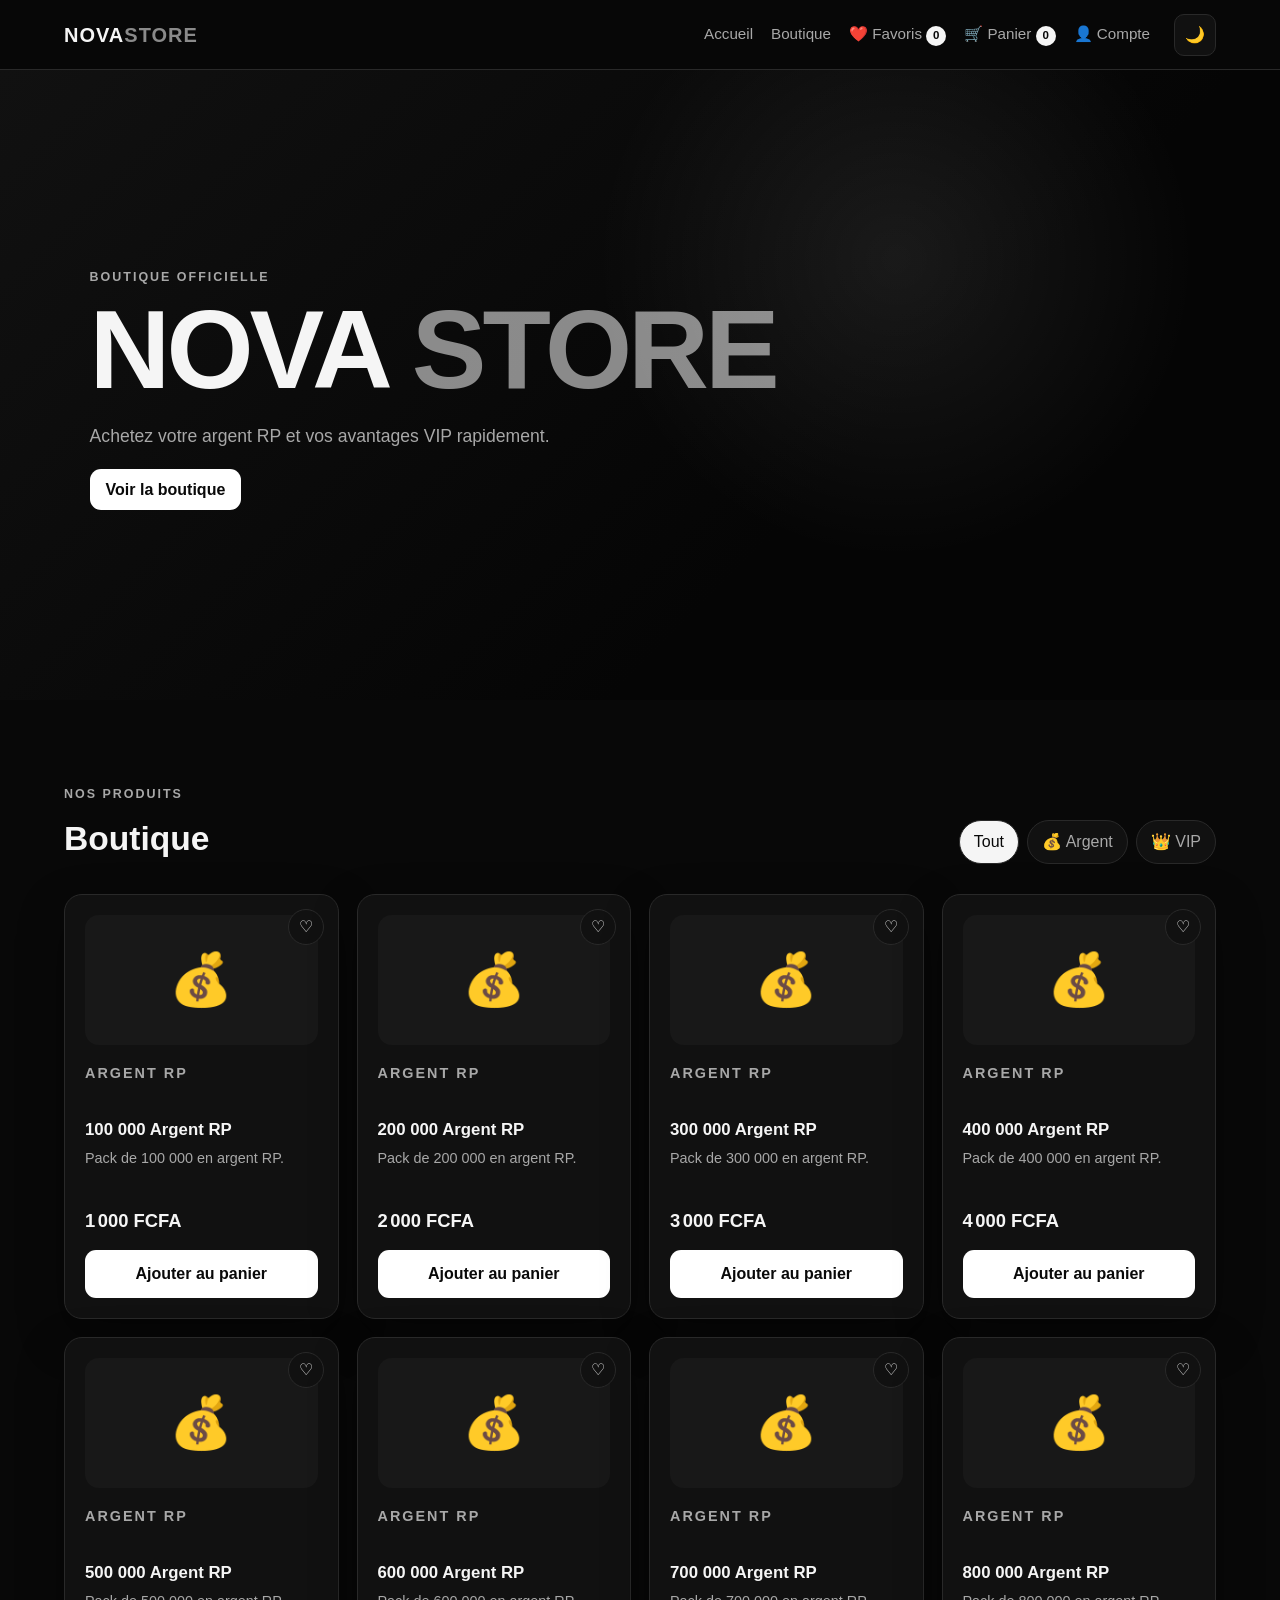
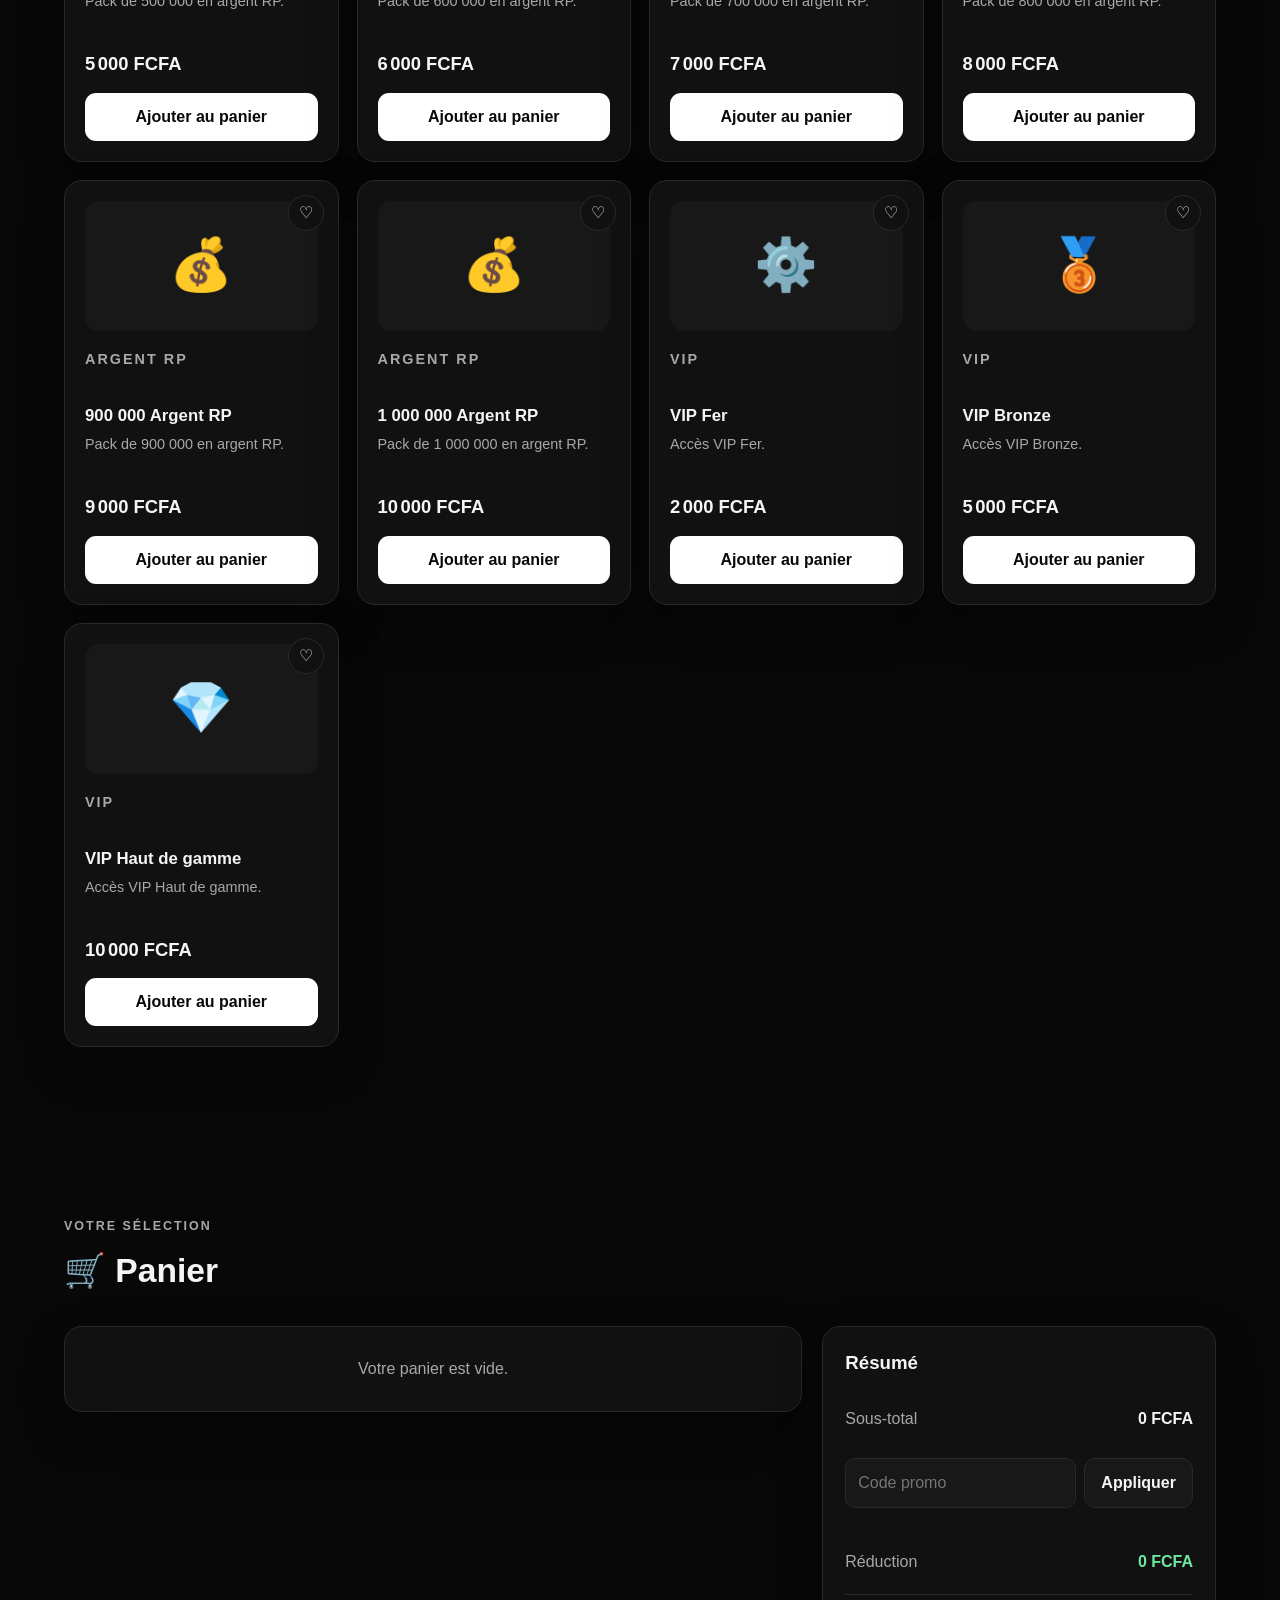
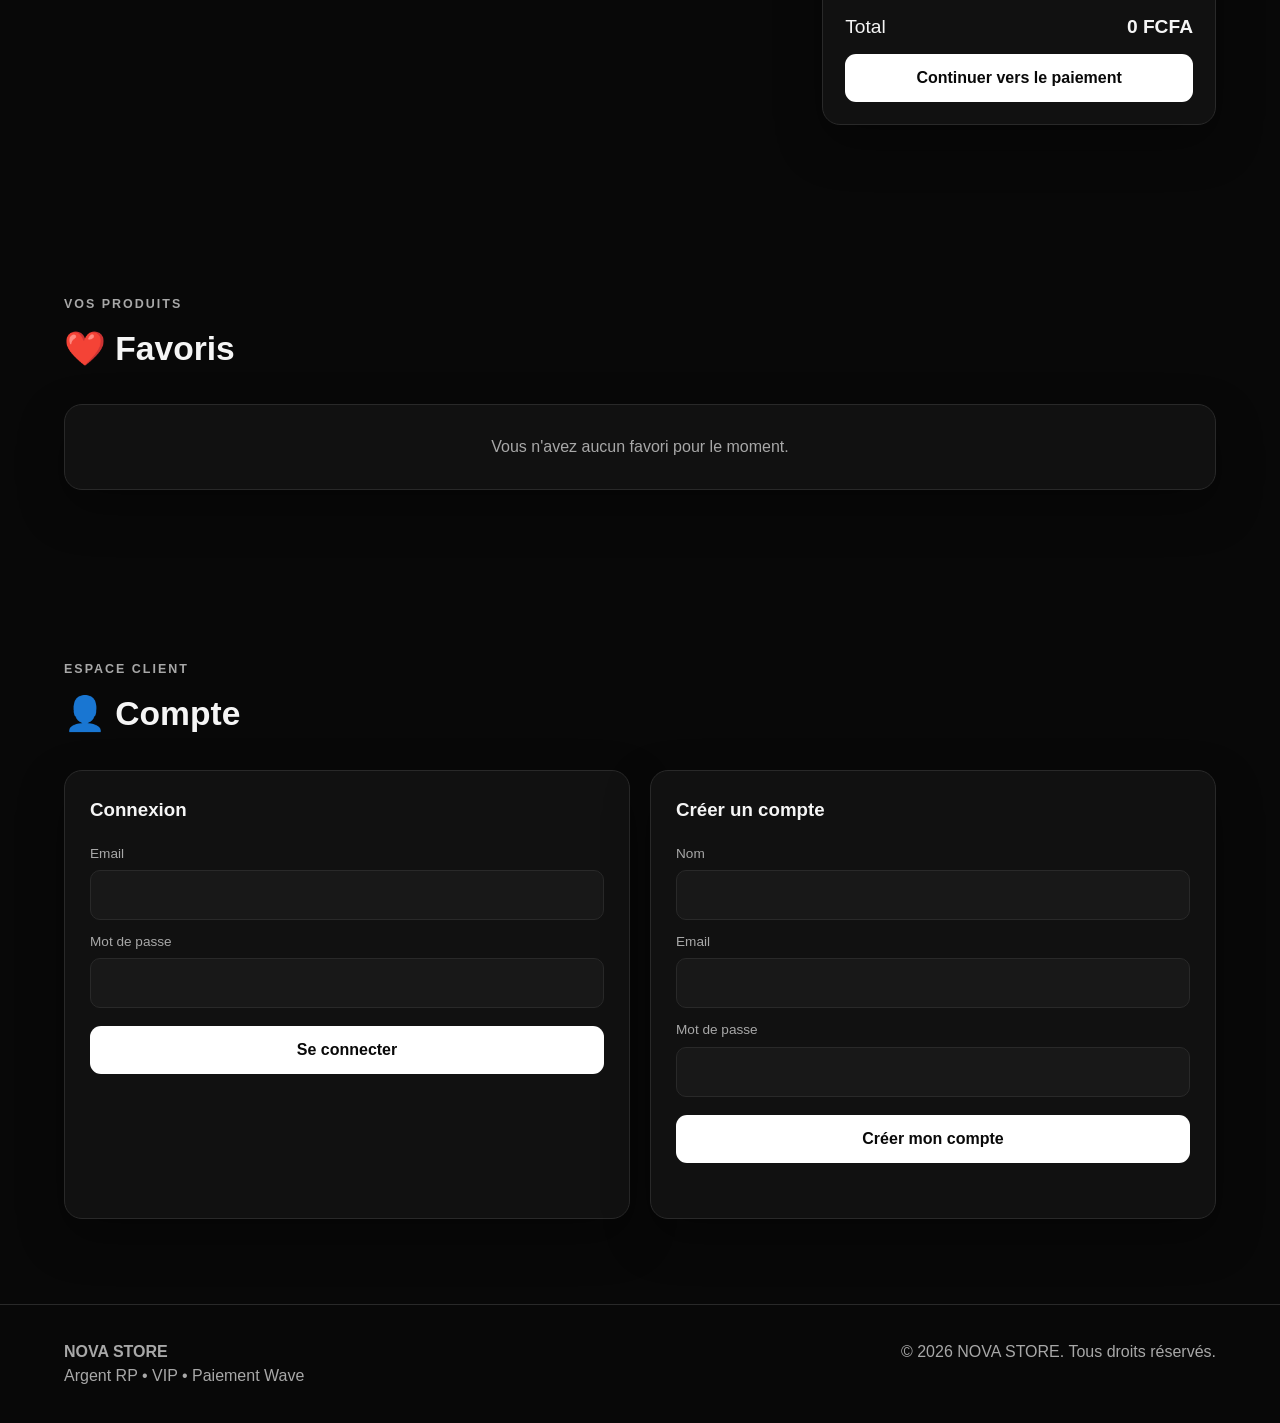
==== index.html @ 02cd6829 "Add files via upload" ====
<!DOCTYPE html>
<html lang="fr">
<head>
  <meta charset="UTF-8">
  <meta name="viewport" content="width=device-width, initial-scale=1.0">
  <meta name="theme-color" content="#090909">
  <meta name="description" content="NOVA STORE - Argent et VIP pour votre serveur RP.">
  <title>NOVA STORE</title>
  <link rel="stylesheet" href="style.css">
</head>

<body>
  <header class="topbar">
    <a href="#accueil" class="logo">NOVA<span>STORE</span></a>

    <button class="menu-btn" id="menuBtn" type="button" aria-label="Ouvrir le menu">☰</button>

    <nav id="mainNav" class="nav">
      <a href="#accueil">Accueil</a>
      <a href="#boutique">Boutique</a>
      <a href="#favoris">❤️ Favoris <span id="favoriteCount" class="badge">0</span></a>
      <a href="#panier">🛒 Panier <span id="cartCount" class="badge">0</span></a>
      <a href="#compte">👤 Compte</a>
    </nav>

    <button id="themeBtn" class="icon-btn" type="button" aria-label="Changer le thème">🌙</button>
  </header>

  <main>
    <section id="accueil" class="hero">
      <div class="hero-content">
        <p class="eyebrow">BOUTIQUE OFFICIELLE</p>
        <h1>NOVA <span>STORE</span></h1>
        <p>Achetez votre argent RP et vos avantages VIP rapidement.</p>
        <a href="#boutique" class="btn primary">Voir la boutique</a>
      </div>
    </section>

    <section class="section" id="boutique">
      <div class="section-title">
        <div>
          <p class="eyebrow">NOS PRODUITS</p>
          <h2>Boutique</h2>
        </div>
        <div class="filters">
          <button class="filter-btn active" type="button" data-category="all">Tout</button>
          <button class="filter-btn" type="button" data-category="argent">💰 Argent</button>
          <button class="filter-btn" type="button" data-category="vip">👑 VIP</button>
        </div>
      </div>

      <div id="productGrid" class="product-grid"></div>
    </section>

    <section class="section cart-section" id="panier">
      <div class="section-title">
        <div>
          <p class="eyebrow">VOTRE SÉLECTION</p>
          <h2>🛒 Panier</h2>
        </div>
      </div>

      <div class="cart-layout">
        <div id="cartItems" class="cart-items">
          <div class="empty-box">Votre panier est vide.</div>
        </div>

        <aside class="summary">
          <h3>Résumé</h3>
          <div class="summary-row">
            <span>Sous-total</span>
            <strong id="subtotal">0 FCFA</strong>
          </div>
          <div class="promo-row">
            <input id="promoInput" type="text" maxlength="40" placeholder="Code promo">
            <button id="promoBtn" class="btn secondary" type="button">Appliquer</button>
          </div>
          <p id="promoMessage" class="small-message"></p>
          <div class="summary-row discount">
            <span>Réduction</span>
            <strong id="discount">0 FCFA</strong>
          </div>
          <div class="summary-total">
            <span>Total</span>
            <strong id="total">0 FCFA</strong>
          </div>
          <button id="checkoutBtn" class="btn primary full" type="button">Continuer vers le paiement</button>
        </aside>
      </div>
    </section>

    <section class="section" id="favoris">
      <div class="section-title">
        <div>
          <p class="eyebrow">VOS PRODUITS</p>
          <h2>❤️ Favoris</h2>
        </div>
      </div>
      <div id="favoriteGrid" class="product-grid"></div>
      <div id="favoriteEmpty" class="empty-box hidden">Vous n'avez aucun favori pour le moment.</div>
    </section>

    <section class="section account-section" id="compte">
      <div class="section-title">
        <div>
          <p class="eyebrow">ESPACE CLIENT</p>
          <h2>👤 Compte</h2>
        </div>
      </div>

      <div id="accountLoggedOut" class="account-grid">
        <form id="loginForm" class="card form-card">
          <h3>Connexion</h3>
          <label for="loginEmail">Email</label>
          <input id="loginEmail" type="email" required autocomplete="email">

          <label for="loginPassword">Mot de passe</label>
          <input id="loginPassword" type="password" required autocomplete="current-password">

          <button class="btn primary full" type="submit">Se connecter</button>
          <p id="loginMessage" class="small-message"></p>
        </form>

        <form id="registerForm" class="card form-card">
          <h3>Créer un compte</h3>
          <label for="registerName">Nom</label>
          <input id="registerName" type="text" required maxlength="60" autocomplete="name">

          <label for="registerEmail">Email</label>
          <input id="registerEmail" type="email" required maxlength="120" autocomplete="email">

          <label for="registerPassword">Mot de passe</label>
          <input id="registerPassword" type="password" required minlength="6" autocomplete="new-password">

          <button class="btn primary full" type="submit">Créer mon compte</button>
          <p id="registerMessage" class="small-message"></p>
        </form>
      </div>

      <div id="accountLoggedIn" class="card account-card hidden">
        <div>
          <p class="eyebrow">CONNECTÉ</p>
          <h3 id="accountName">Client</h3>
          <p id="accountEmail"></p>
        </div>
        <div class="account-actions">
          <button id="ordersBtn" class="btn secondary" type="button">📦 Mes commandes</button>
          <button id="logoutBtn" class="btn danger" type="button">Déconnexion</button>
        </div>
      </div>

      <div id="ordersPanel" class="orders-panel hidden">
        <h3>📦 Mes commandes</h3>
        <div id="ordersList"></div>
      </div>
    </section>

    <section id="payment" class="section payment-section hidden">
      <div class="section-title">
        <div>
          <p class="eyebrow">PAIEMENT</p>
          <h2>🌊 Paiement Wave</h2>
        </div>
      </div>

      <div class="payment-card card">
        <div class="payment-info">
          <h3>Commande prête</h3>
          <p>Total à payer : <strong id="paymentTotal">0 FCFA</strong></p>
          <p class="muted">Le paiement réel Wave nécessite une intégration côté serveur/API. Cette version crée uniquement une commande locale de démonstration.</p>
        </div>

        <form id="paymentForm" class="payment-form">
          <label for="customerPhone">Numéro de téléphone</label>
          <input id="customerPhone" type="tel" inputmode="numeric" pattern="[0-9]{8,15}" maxlength="15" placeholder="Ex. 0700000000" required>
          <button class="btn primary full" type="submit">Valider la commande</button>
          <p id="paymentMessage" class="small-message"></p>
        </form>
      </div>
    </section>
  </main>

  <footer class="footer">
    <div>
      <strong>NOVA STORE</strong>
      <p>Argent RP • VIP • Paiement Wave</p>
    </div>
    <p>© <span id="year"></span> NOVA STORE. Tous droits réservés.</p>
  </footer>

  <div id="toast" class="toast" role="status" aria-live="polite"></div>

  <script src="script.js" defer></script>
</body>
</html>
---- style.css ----
:root {
  --bg: #080808;
  --surface: #111111;
  --surface-2: #181818;
  --border: #292929;
  --text: #f5f5f5;
  --muted: #a8a8a8;
  --accent: #ffffff;
  --accent-text: #090909;
  --danger: #ff5c5c;
  --success: #6ee7a0;
  --shadow: 0 18px 45px rgba(0, 0, 0, .35);
}

* {
  box-sizing: border-box;
  margin: 0;
  padding: 0;
}

html {
  scroll-behavior: smooth;
}

body {
  font-family: Arial, Helvetica, sans-serif;
  background: var(--bg);
  color: var(--text);
  line-height: 1.5;
}

body.light {
  --bg: #f4f4f4;
  --surface: #ffffff;
  --surface-2: #eeeeee;
  --border: #d8d8d8;
  --text: #111111;
  --muted: #5d5d5d;
  --accent: #111111;
  --accent-text: #ffffff;
}

a {
  color: inherit;
  text-decoration: none;
}

button,
input {
  font: inherit;
}

button {
  cursor: pointer;
}

.topbar {
  position: sticky;
  top: 0;
  z-index: 100;
  min-height: 70px;
  display: flex;
  align-items: center;
  gap: 24px;
  padding: 12px 5%;
  background: rgba(8, 8, 8, .92);
  border-bottom: 1px solid var(--border);
  backdrop-filter: blur(12px);
}

.light .topbar {
  background: rgba(255, 255, 255, .92);
}

.logo {
  font-size: 1.25rem;
  font-weight: 900;
  letter-spacing: 1px;
  white-space: nowrap;
}

.logo span,
.hero h1 span {
  opacity: .55;
}

.nav {
  display: flex;
  align-items: center;
  gap: 18px;
  margin-left: auto;
}

.nav a {
  color: var(--muted);
  font-size: .95rem;
  transition: .2s;
}

.nav a:hover {
  color: var(--text);
}

.badge {
  display: inline-flex;
  align-items: center;
  justify-content: center;
  min-width: 20px;
  height: 20px;
  padding: 0 5px;
  border-radius: 20px;
  background: var(--text);
  color: var(--bg);
  font-size: .72rem;
  font-weight: 800;
}

.icon-btn,
.menu-btn {
  border: 1px solid var(--border);
  background: var(--surface);
  color: var(--text);
  border-radius: 10px;
  width: 42px;
  height: 42px;
}

.menu-btn {
  display: none;
}

.hero {
  min-height: 70vh;
  display: flex;
  align-items: center;
  padding: 80px 7%;
  background:
    radial-gradient(circle at 70% 30%, rgba(255,255,255,.08), transparent 30%),
    linear-gradient(135deg, #111111, #050505 65%);
}

.light .hero {
  background:
    radial-gradient(circle at 70% 30%, rgba(0,0,0,.08), transparent 30%),
    linear-gradient(135deg, #ffffff, #dddddd 65%);
}

.hero-content {
  max-width: 720px;
}

.eyebrow {
  color: var(--muted);
  font-size: .78rem;
  font-weight: 800;
  letter-spacing: 2px;
  margin-bottom: 10px;
}

.hero h1 {
  font-size: clamp(3.2rem, 10vw, 7rem);
  line-height: .95;
  letter-spacing: -4px;
  margin-bottom: 20px;
}

.hero p:not(.eyebrow) {
  max-width: 550px;
  color: var(--muted);
  font-size: 1.1rem;
  margin-bottom: 28px;
}

.section {
  width: min(1200px, 90%);
  margin: 0 auto;
  padding: 85px 0;
}

.section-title {
  display: flex;
  align-items: end;
  justify-content: space-between;
  gap: 20px;
  margin-bottom: 30px;
}

.section-title h2 {
  font-size: 2.1rem;
}

.filters {
  display: flex;
  flex-wrap: wrap;
  gap: 8px;
}

.filter-btn {
  padding: 9px 14px;
  border-radius: 999px;
  border: 1px solid var(--border);
  background: var(--surface);
  color: var(--muted);
}

.filter-btn.active,
.filter-btn:hover {
  background: var(--text);
  color: var(--bg);
}

.product-grid {
  display: grid;
  grid-template-columns: repeat(4, 1fr);
  gap: 18px;
}

.card,
.product-card,
.summary,
.cart-item,
.empty-box {
  background: var(--surface);
  border: 1px solid var(--border);
  border-radius: 18px;
  box-shadow: var(--shadow);
}

.product-card {
  position: relative;
  padding: 20px;
  transition: transform .2s, border-color .2s;
}

.product-card:hover {
  transform: translateY(-4px);
  border-color: #555;
}

.product-icon {
  height: 130px;
  display: grid;
  place-items: center;
  border-radius: 14px;
  background: var(--surface-2);
  font-size: 3.2rem;
  margin-bottom: 18px;
}

.product-card h3 {
  font-size: 1.05rem;
  margin-bottom: 6px;
}

.product-card p {
  color: var(--muted);
  min-height: 44px;
  font-size: .9rem;
}

.product-price {
  margin: 15px 0;
  font-size: 1.15rem;
  font-weight: 900;
}

.product-actions {
  display: flex;
  gap: 8px;
}

.btn {
  border: 0;
  border-radius: 11px;
  padding: 12px 16px;
  font-weight: 800;
  transition: transform .15s, opacity .15s;
}

.btn:hover {
  transform: translateY(-1px);
}

.primary {
  background: var(--accent);
  color: var(--accent-text);
}

.secondary {
  background: var(--surface-2);
  color: var(--text);
  border: 1px solid var(--border);
}

.danger {
  background: transparent;
  color: var(--danger);
  border: 1px solid var(--danger);
}

.full {
  width: 100%;
}

.favorite-btn {
  position: absolute;
  top: 14px;
  right: 14px;
  border: 1px solid var(--border);
  background: var(--surface);
  color: var(--text);
  width: 36px;
  height: 36px;
  border-radius: 50%;
}

.cart-layout {
  display: grid;
  grid-template-columns: 1.5fr .8fr;
  gap: 20px;
  align-items: start;
}

.cart-items {
  display: grid;
  gap: 12px;
}

.cart-item {
  padding: 18px;
  display: flex;
  align-items: center;
  gap: 15px;
}

.cart-item-icon {
  width: 65px;
  height: 65px;
  border-radius: 12px;
  display: grid;
  place-items: center;
  background: var(--surface-2);
  font-size: 1.8rem;
  flex: 0 0 auto;
}

.cart-item-info {
  flex: 1;
}

.cart-item-info h3 {
  font-size: 1rem;
}

.cart-item-info p {
  color: var(--muted);
  font-size: .85rem;
}

.quantity {
  display: flex;
  align-items: center;
  gap: 8px;
}

.quantity button {
  width: 32px;
  height: 32px;
  border: 1px solid var(--border);
  border-radius: 8px;
  background: var(--surface-2);
  color: var(--text);
}

.remove-btn {
  border: 0;
  background: transparent;
  color: var(--danger);
}

.summary {
  padding: 22px;
  position: sticky;
  top: 90px;
}

.summary h3 {
  margin-bottom: 18px;
}

.summary-row,
.summary-total {
  display: flex;
  justify-content: space-between;
  gap: 15px;
  padding: 12px 0;
}

.summary-row span {
  color: var(--muted);
}

.summary-total {
  border-top: 1px solid var(--border);
  margin-top: 8px;
  padding-top: 18px;
  font-size: 1.2rem;
}

.promo-row {
  display: flex;
  gap: 8px;
  margin-top: 15px;
}

input {
  width: 100%;
  border: 1px solid var(--border);
  background: var(--surface-2);
  color: var(--text);
  border-radius: 10px;
  padding: 12px;
  outline: none;
}

input:focus {
  border-color: #777;
}

.small-message {
  min-height: 22px;
  margin-top: 8px;
  color: var(--muted);
  font-size: .85rem;
}

.discount strong {
  color: var(--success);
}

.empty-box {
  padding: 30px;
  text-align: center;
  color: var(--muted);
}

.hidden {
  display: none !important;
}

.account-grid {
  display: grid;
  grid-template-columns: 1fr 1fr;
  gap: 20px;
}

.form-card {
  padding: 25px;
}

.form-card h3 {
  margin-bottom: 20px;
}

.form-card label,
.payment-form label {
  display: block;
  color: var(--muted);
  font-size: .85rem;
  margin: 12px 0 6px;
}

.form-card button {
  margin-top: 18px;
}

.account-card {
  padding: 25px;
  display: flex;
  align-items: center;
  justify-content: space-between;
  gap: 20px;
}

.account-card h3 {
  font-size: 1.5rem;
}

.account-actions {
  display: flex;
  gap: 10px;
}

.orders-panel {
  margin-top: 20px;
  padding: 25px;
  border: 1px solid var(--border);
  border-radius: 18px;
  background: var(--surface);
}

.order {
  padding: 15px 0;
  border-bottom: 1px solid var(--border);
}

.order:last-child {
  border-bottom: 0;
}

.order-head {
  display: flex;
  justify-content: space-between;
  gap: 15px;
}

.muted {
  color: var(--muted);
}

.payment-card {
  padding: 25px;
  display: grid;
  grid-template-columns: 1fr 1fr;
  gap: 30px;
}

.payment-info h3 {
  margin-bottom: 10px;
}

.payment-form {
  max-width: 450px;
}

.footer {
  border-top: 1px solid var(--border);
  padding: 35px 5%;
  display: flex;
  justify-content: space-between;
  gap: 20px;
  color: var(--muted);
}

.toast {
  position: fixed;
  left: 50%;
  bottom: 25px;
  z-index: 300;
  transform: translate(-50%, 100px);
  opacity: 0;
  background: var(--text);
  color: var(--bg);
  padding: 12px 18px;
  border-radius: 12px;
  font-weight: 800;
  transition: .25s;
}

.toast.show {
  transform: translate(-50%, 0);
  opacity: 1;
}

@media (max-width: 950px) {
  .product-grid {
    grid-template-columns: repeat(2, 1fr);
  }

  .cart-layout,
  .payment-card {
    grid-template-columns: 1fr;
  }
}

@media (max-width: 720px) {
  .topbar {
    flex-wrap: wrap;
  }

  .menu-btn {
    display: block;
    margin-left: auto;
  }

  .nav {
    display: none;
    width: 100%;
    flex-direction: column;
    align-items: stretch;
    margin-left: 0;
    padding: 10px 0;
  }

  .nav.open {
    display: flex;
  }

  .nav a {
    padding: 9px;
  }

  .hero {
    min-height: 60vh;
    padding: 65px 6%;
  }

  .section {
    width: 92%;
    padding: 60px 0;
  }

  .section-title {
    align-items: flex-start;
    flex-direction: column;
  }

  .product-grid,
  .account-grid {
    grid-template-columns: 1fr;
  }

  .cart-item {
    align-items: flex-start;
    flex-wrap: wrap;
  }

  .quantity {
    margin-left: 80px;
  }

  .footer {
    flex-direction: column;
  }
}
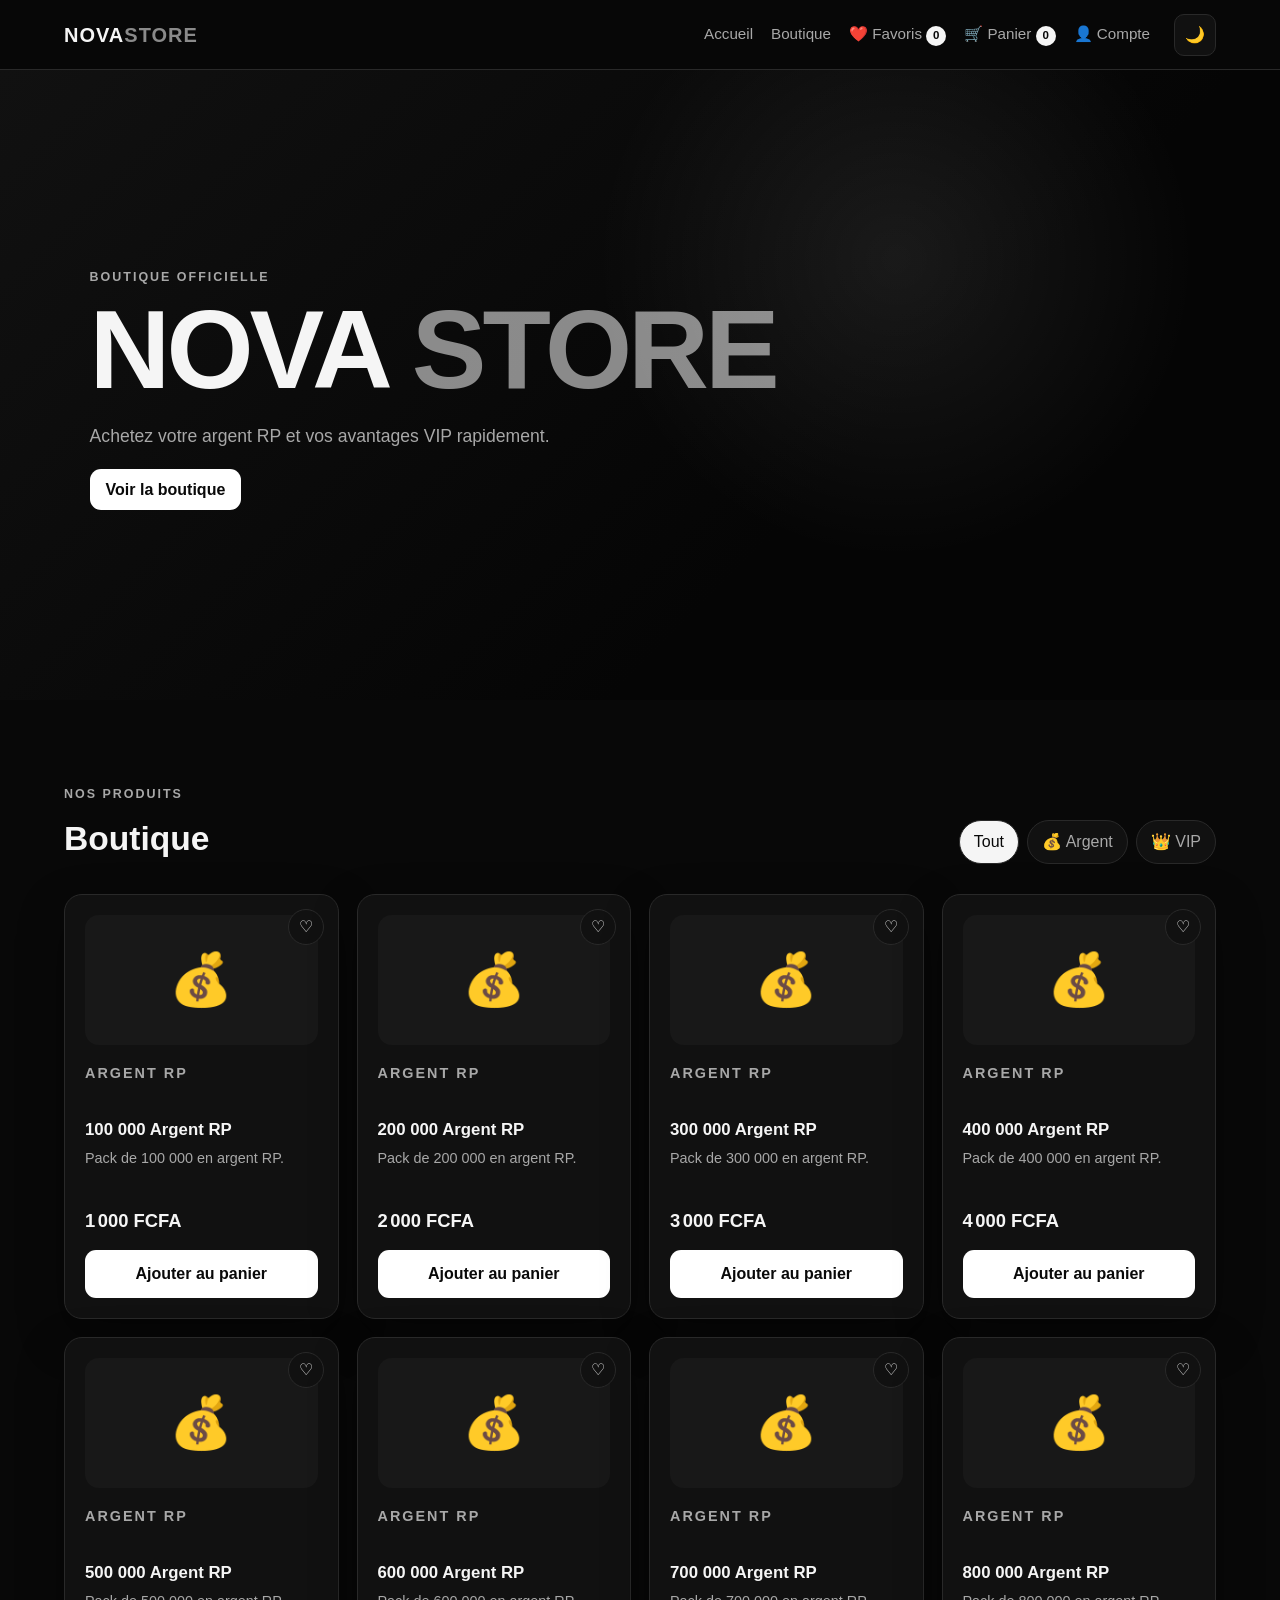
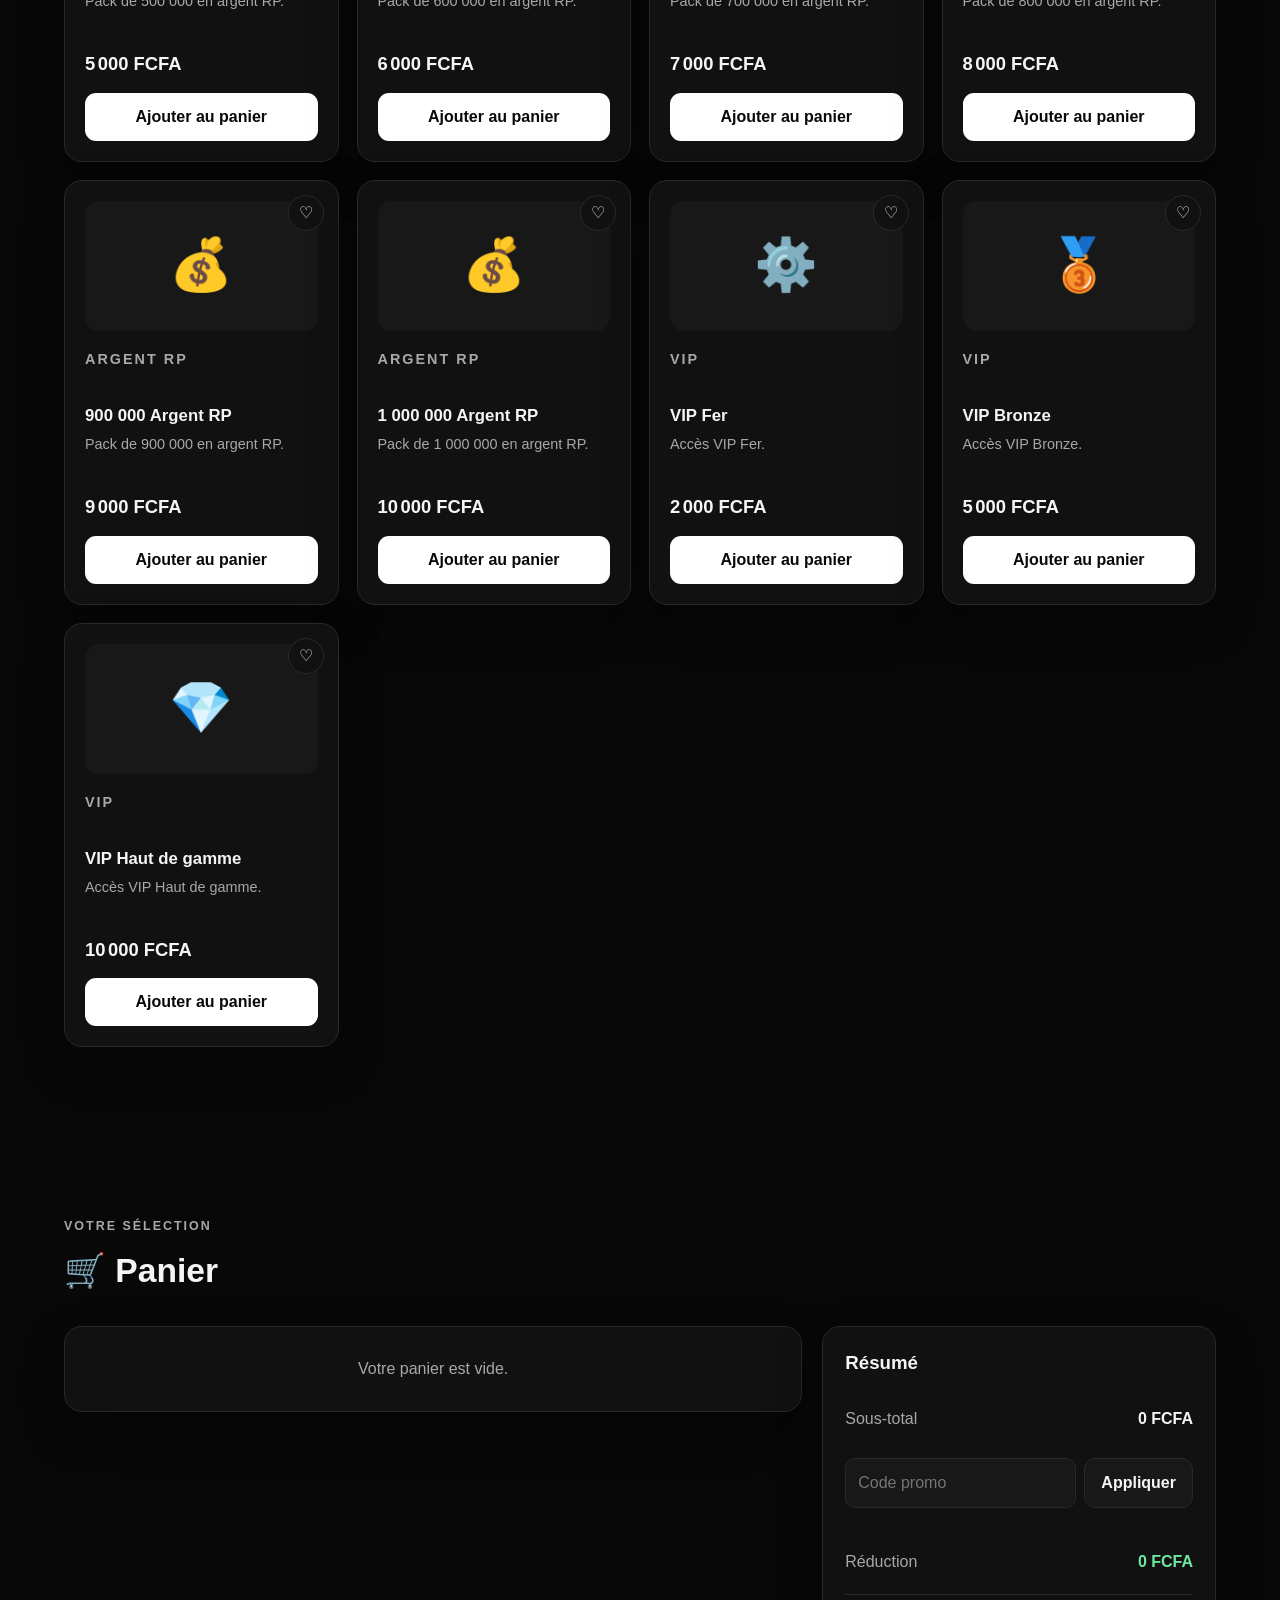
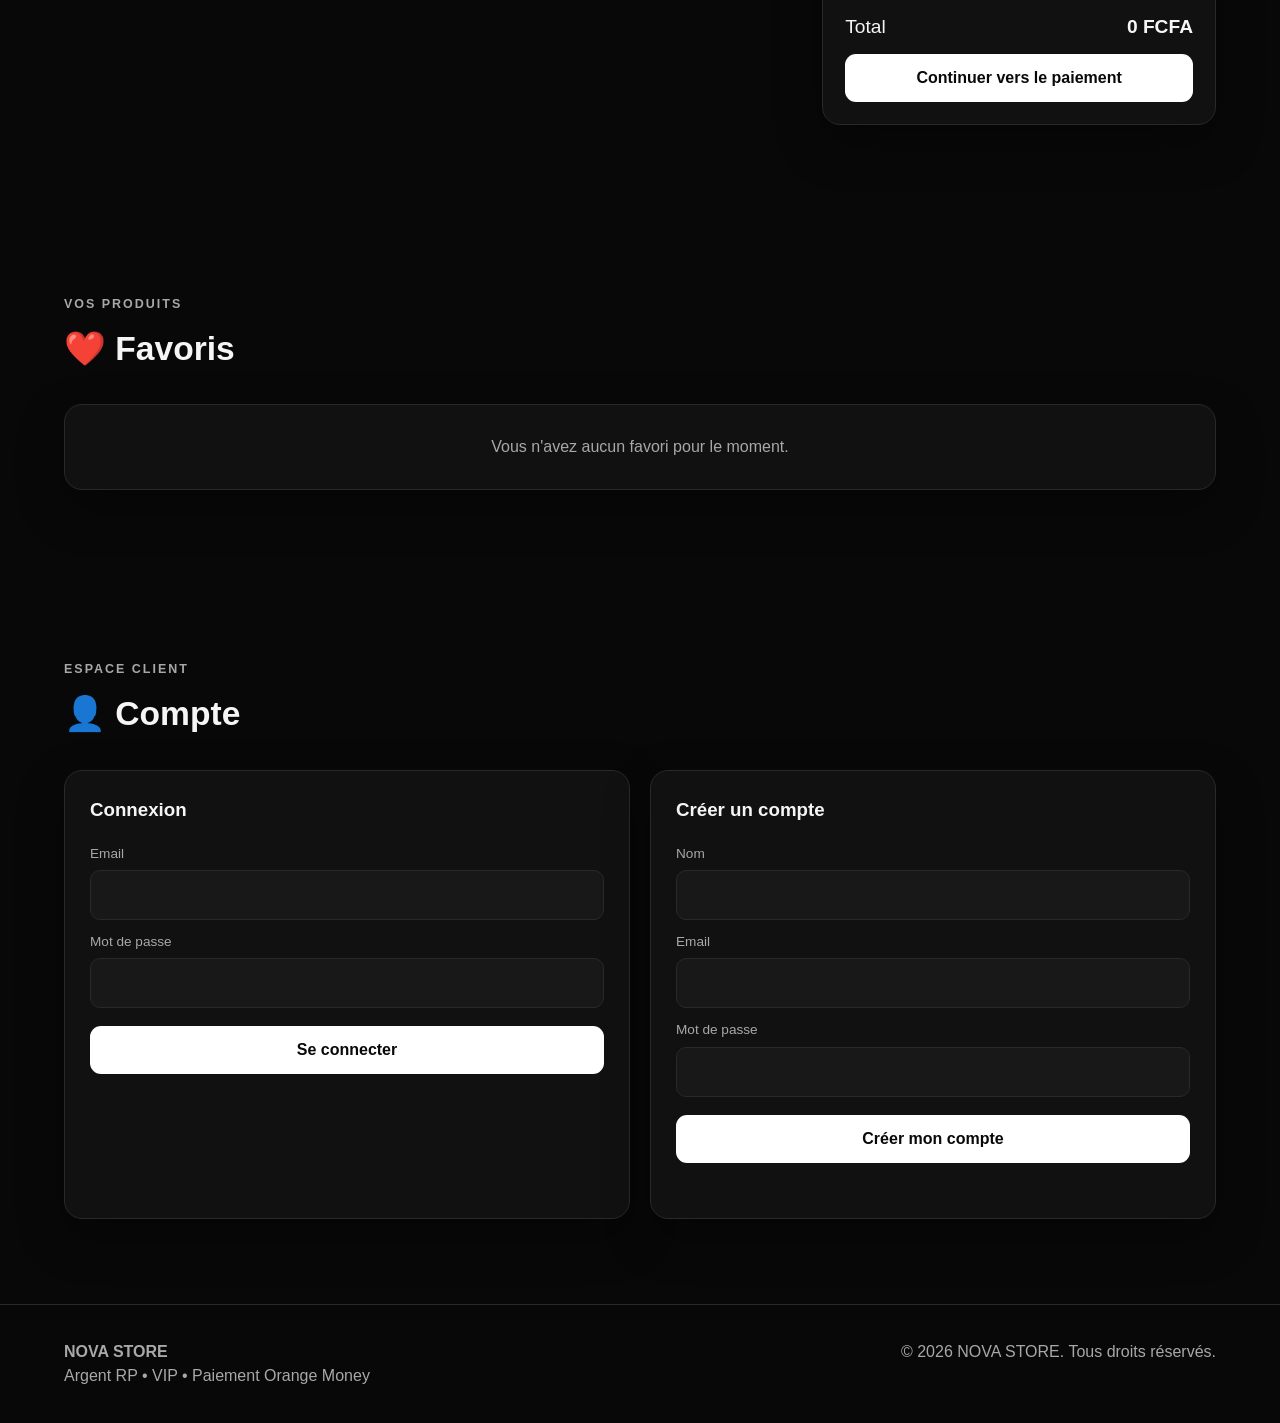
==== commit 75dad7ac: "Add files via upload" ====
--- a/index.html
+++ b/index.html
@@ -159,7 +159,7 @@
       <div class="section-title">
         <div>
           <p class="eyebrow">PAIEMENT</p>
-          <h2>🌊 Paiement Wave</h2>
+          <h2>🟠 Paiement Orange Money</h2>
         </div>
       </div>
 
@@ -167,7 +167,7 @@
         <div class="payment-info">
           <h3>Commande prête</h3>
           <p>Total à payer : <strong id="paymentTotal">0 FCFA</strong></p>
-          <p class="muted">Le paiement réel Wave nécessite une intégration côté serveur/API. Cette version crée uniquement une commande locale de démonstration.</p>
+          <p class="muted">Tu recevras le numéro Orange Money à qui envoyer le paiement, puis tu confirmeras l'envoi. L'administration vérifiera la réception avant validation.</p>
         </div>
 
         <form id="paymentForm" class="payment-form">
@@ -183,7 +183,7 @@
   <footer class="footer">
     <div>
       <strong>NOVA STORE</strong>
-      <p>Argent RP • VIP • Paiement Wave</p>
+      <p>Argent RP • VIP • Paiement Orange Money</p>
     </div>
     <p>© <span id="year"></span> NOVA STORE. Tous droits réservés.</p>
   </footer>
